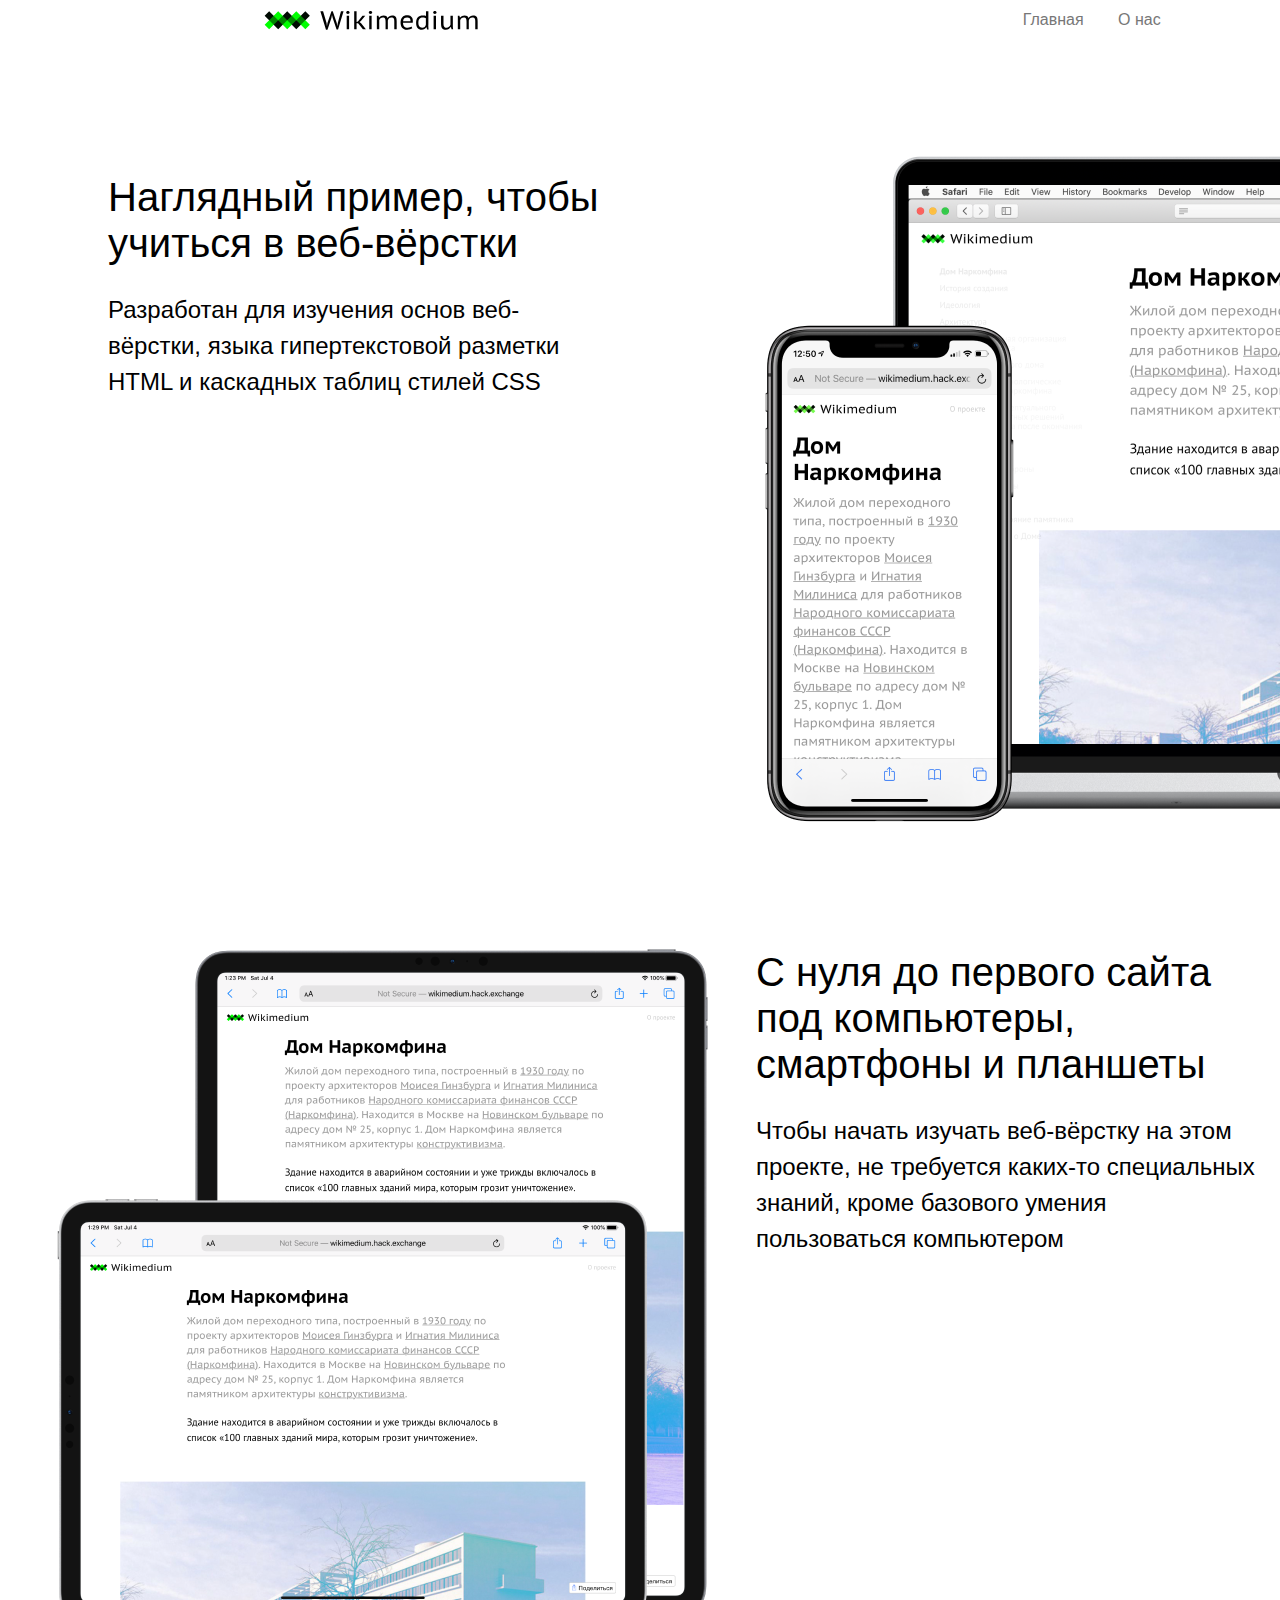
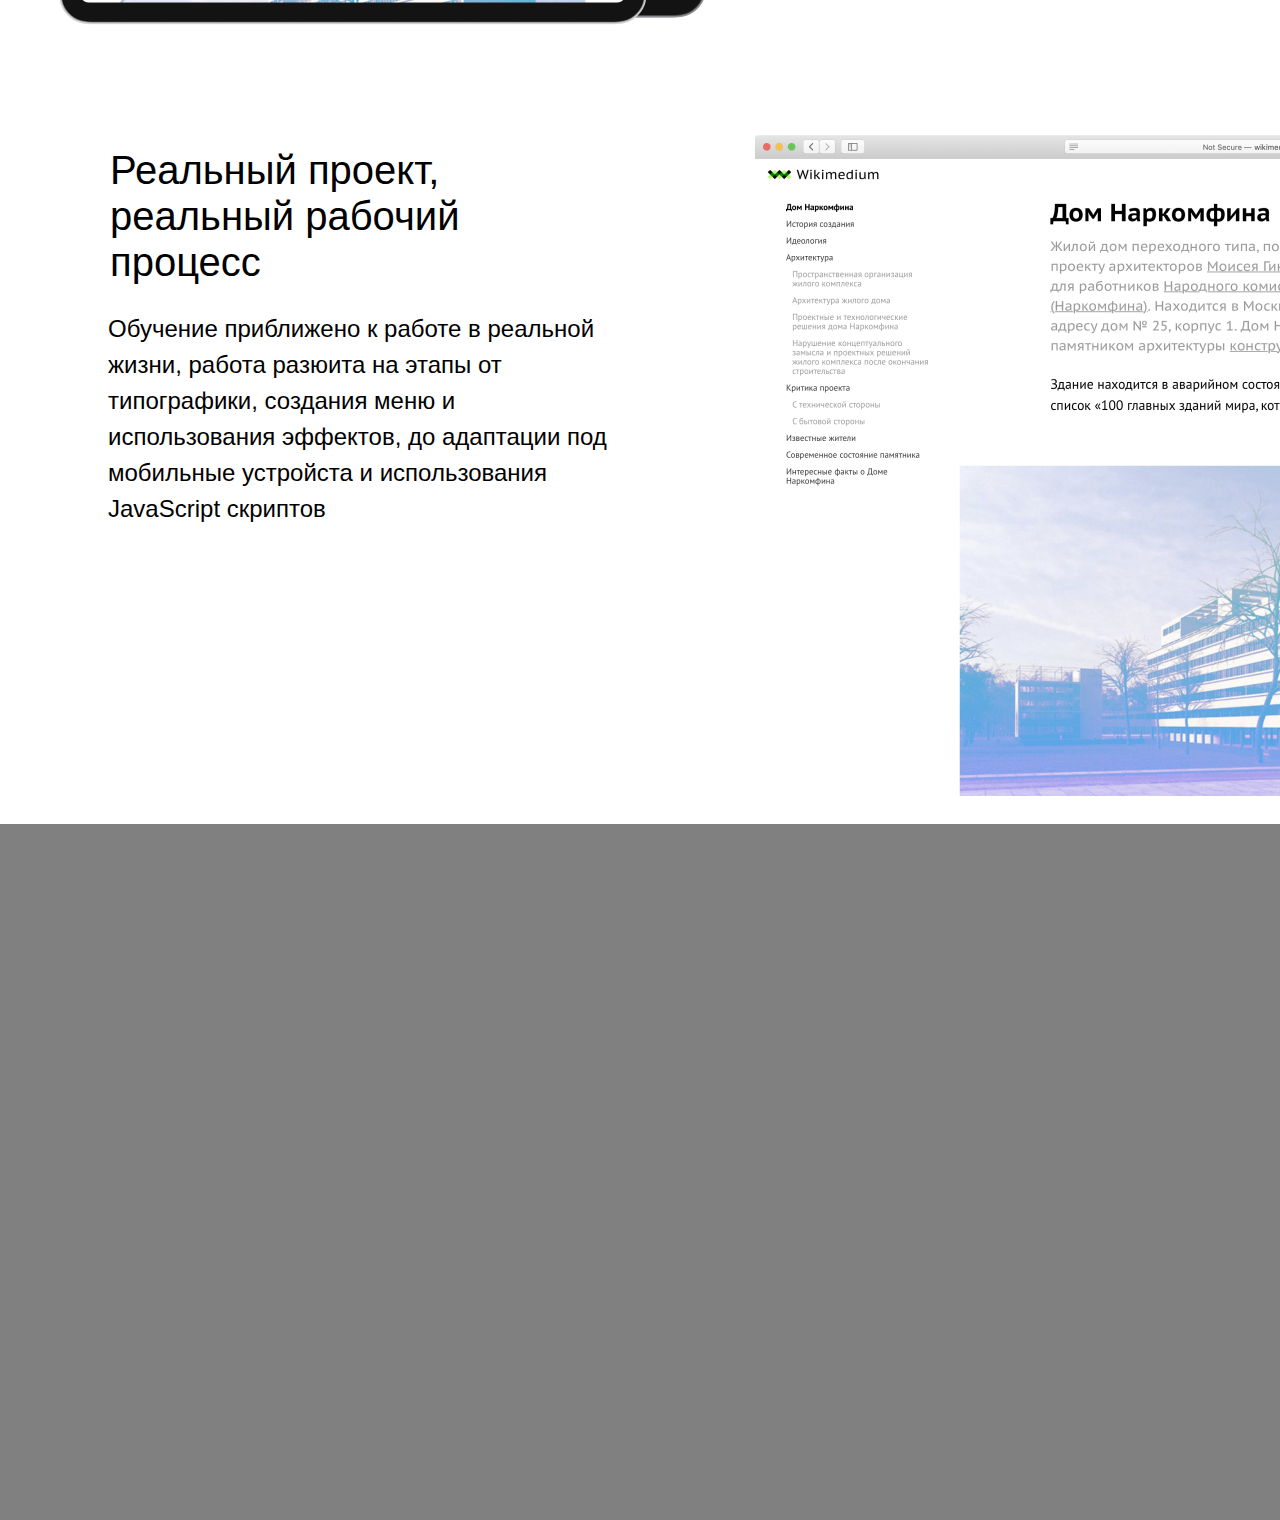
==== about.html @ e466de6b "add about html" ====
<!DOCTYPE html>
<html lang="ru">
<head>
    <meta charset="UTF-8">
    <meta name="viewport" content="width=device-width, initial-scale=1.0">
    <title>О проекте</title>
    <link rel="stylesheet" href="./stylesheet/first.css">
    <style>
        html {
            background: grey;
            display: block;
            height: 3120px;
        }
        body {
            width: 1440px;
            background-color: white;
            display: block;
            margin: 0 auto;
            position: relative;
        }
        body::after {
            position: absolute;
            top: 0;
            left: 0;
            width: 100%;
            height: 3120px;
            content: '';
            /* background: url(image/1440.png);
            opacity: 0.2; */
        }
    </style>
</head>
<body>
    <!-- шапка сайта -->
    <nav class="menubar">
        <img src="./image/logo.svg" alt="логотип викимедиум">
        <ul>
            <li><a href="./index.html">Главная</a></li>
            <li><a href="./about.html">О нас</a></li>
        </ul>
    </nav>
    <!-- контент -->
    <section>
        <div>
            <h1>
                Наглядный пример, чтобы учиться в веб-вёрстки
            </h1>
            <p>
                Разработан для изучения основ веб-вёрстки, языка гипертекстовой разметки 
                HTML и каскадных таблиц стилей CSS
            </p>
        </div>
        <div>
            <img src="image/about1.png" alt="мокапы macbook и iphone дома наркомфина">
        </div>
    </section>

    <section>
        <div>
            <img src="image/about2.png" alt="мокапы macbook и iphone дома наркомфина">
        </div>
        <div>
            <h1>
                С нуля до первого сайта под компьютеры, смартфоны и планшеты
            </h1>
            <p>
                Чтобы начать изучать веб-вёрстку на этом проекте, не требуется каких-то специальных знаний, 
                кроме базового умения пользоваться компьютером
            </p>
        </div>
    </section>

    <section>
        <div>
            <h1>
                Реальный проект, реальный рабочий процесс
            </h1>
            <p>
                Обучение приближено к работе в реальной жизни, работа разюита на этапы от типографики, 
                создания меню и использования эффектов, до адаптации под мобильные устройста и использования 
                JavaScript скриптов
            </p>
        </div>
        <div>
            <img src="image/about3.png" alt="скрины десктопной версии из браузеров">
        </div>
    </section>

</body>
</html>
---- stylesheet/first.css ----
@import url(reset.css);
@import url(layout.css);
@import url(sidebar.css);
@import url(menubar.css);
@import url(about.css);
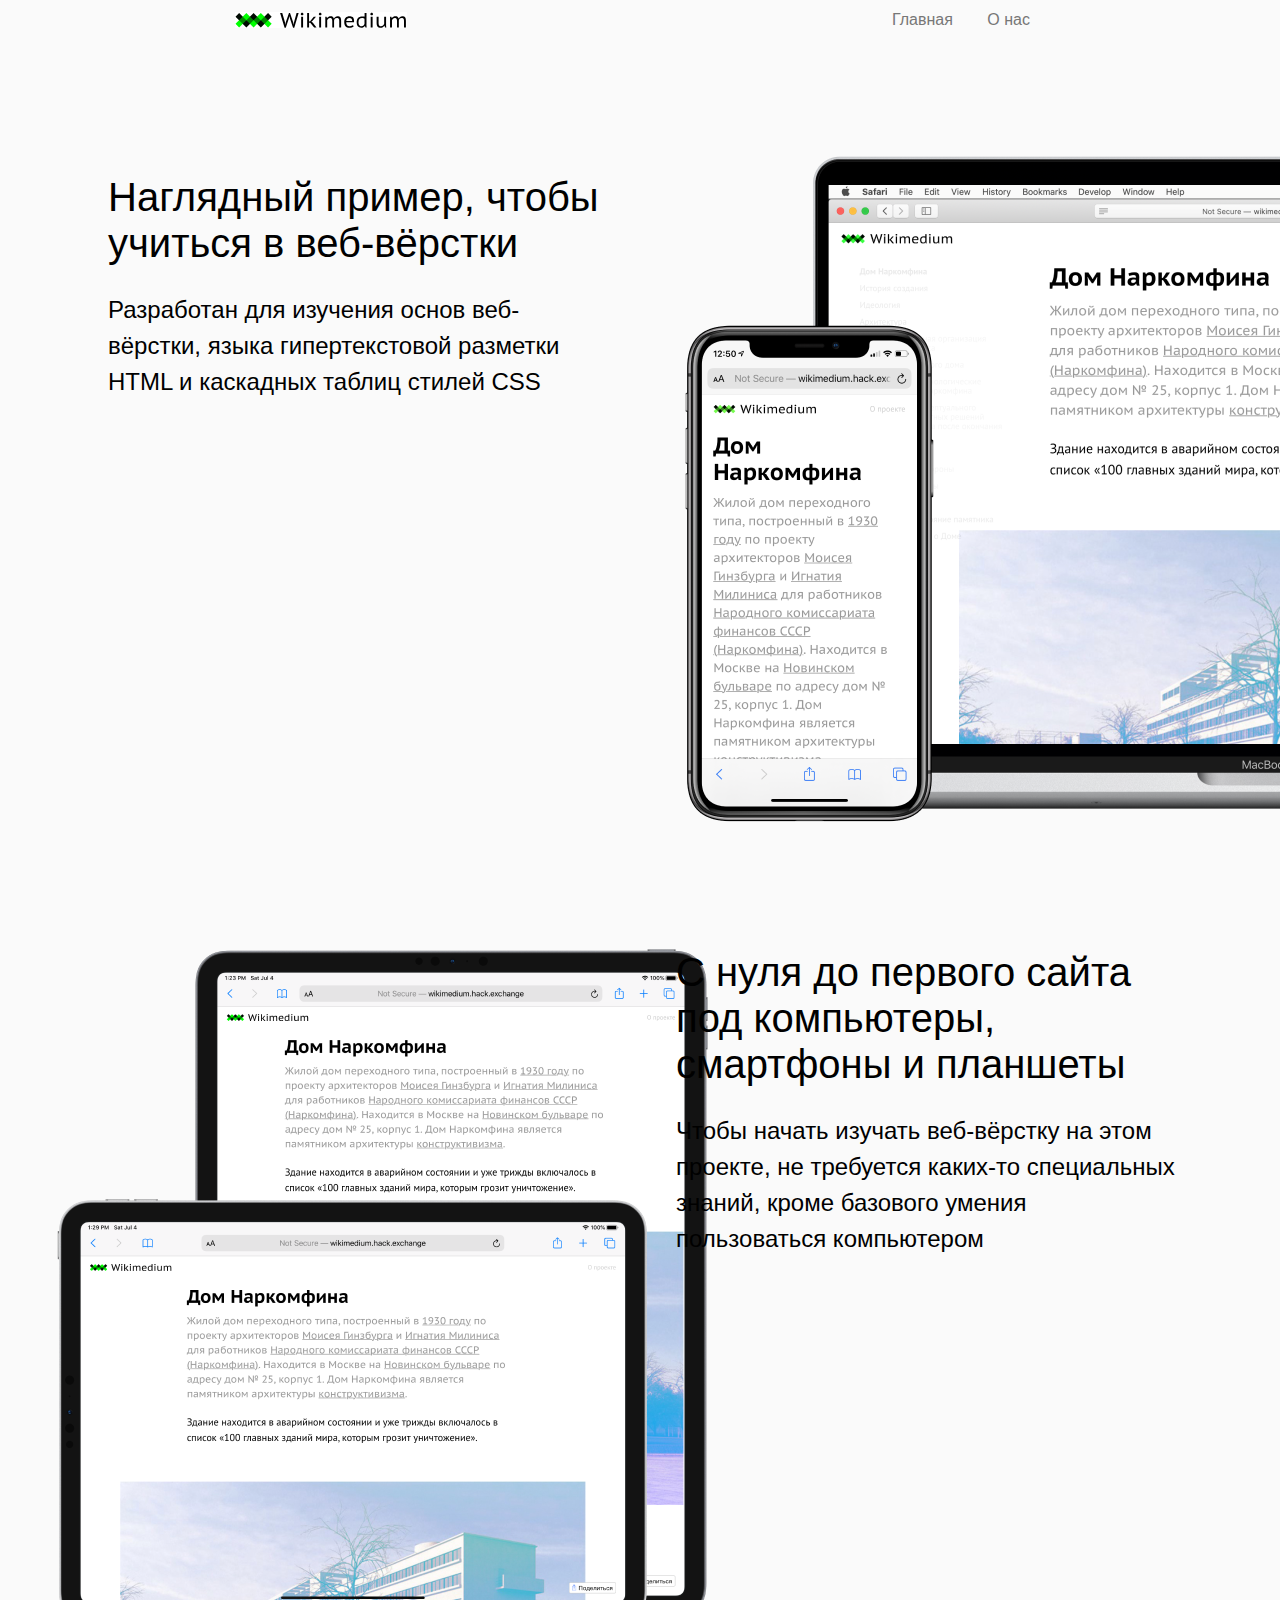
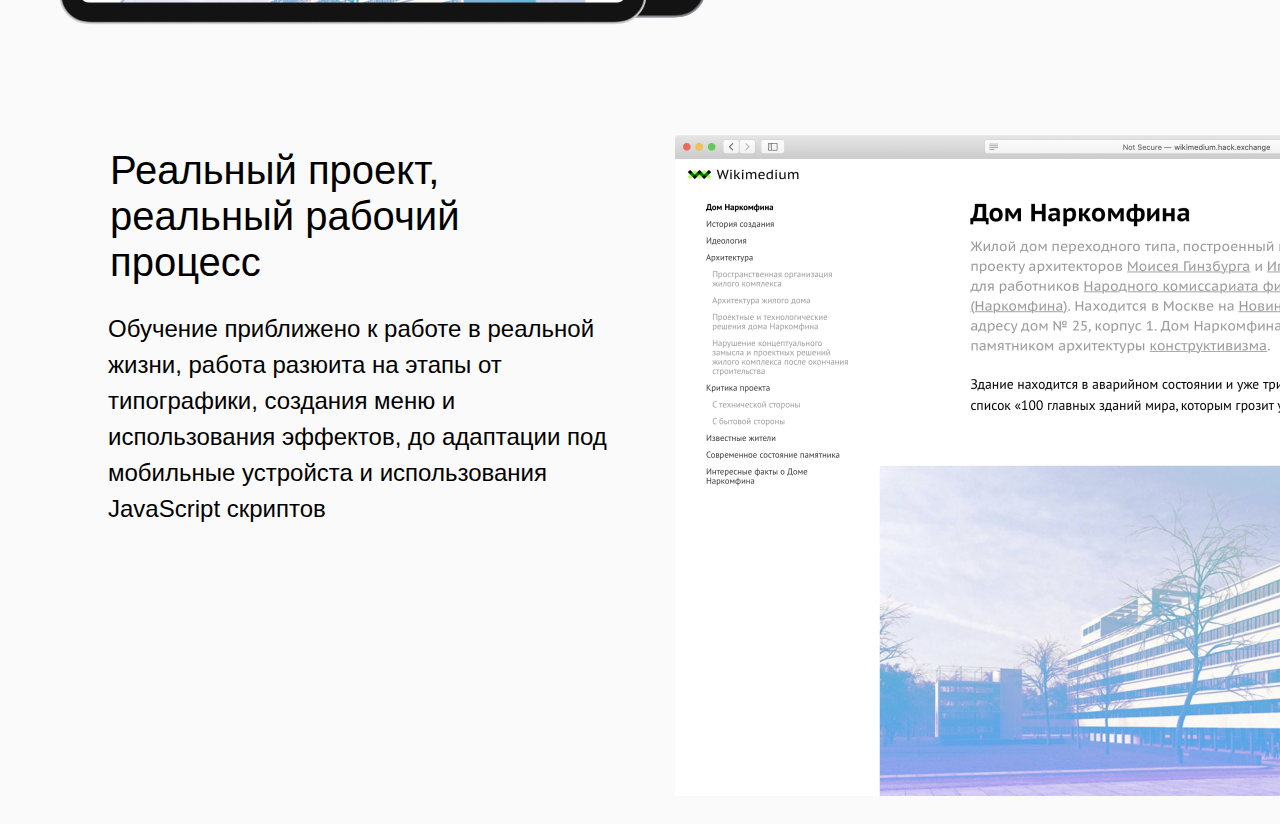
==== commit 169064fc: "new" ====
--- a/about.html
+++ b/about.html
@@ -5,7 +5,9 @@
     <meta name="viewport" content="width=device-width, initial-scale=1.0">
     <title>О проекте</title>
     <link rel="stylesheet" href="./stylesheet/first.css">
-    <style>
+    <link rel="icon" type="image/x-icon" href="image/favicon.ico" />
+    <link rel="icon" type="image/png" href="image/favicon.png" />
+    <!-- <style>
         html {
             background: grey;
             display: block;
@@ -28,15 +30,16 @@
             /* background: url(image/1440.png);
             opacity: 0.2; */
         }
-    </style>
+        
+    </style> -->
 </head>
 <body>
     <!-- шапка сайта -->
     <nav class="menubar">
         <img src="./image/logo.svg" alt="логотип викимедиум">
         <ul>
-            <li><a href="./index.html">Главная</a></li>
-            <li><a href="./about.html">О нас</a></li>
+            <li><a href="index.html">Главная</a></li>
+            <li><a href="about.html">О нас</a></li>
         </ul>
     </nav>
     <!-- контент -->
@@ -51,7 +54,7 @@
             </p>
         </div>
         <div>
-            <img src="image/about1.png" alt="мокапы macbook и iphone дома наркомфина">
+            <img id="kartin" src="image/about1.png" alt="мокапы macbook и iphone дома наркомфина">
         </div>
     </section>
 
--- a/stylesheet/first.css
+++ b/stylesheet/first.css
@@ -3,3 +3,5 @@
 @import url(sidebar.css);
 @import url(menubar.css);
 @import url(about.css);
+@import url(index.css);
+@import url(responsive.css);